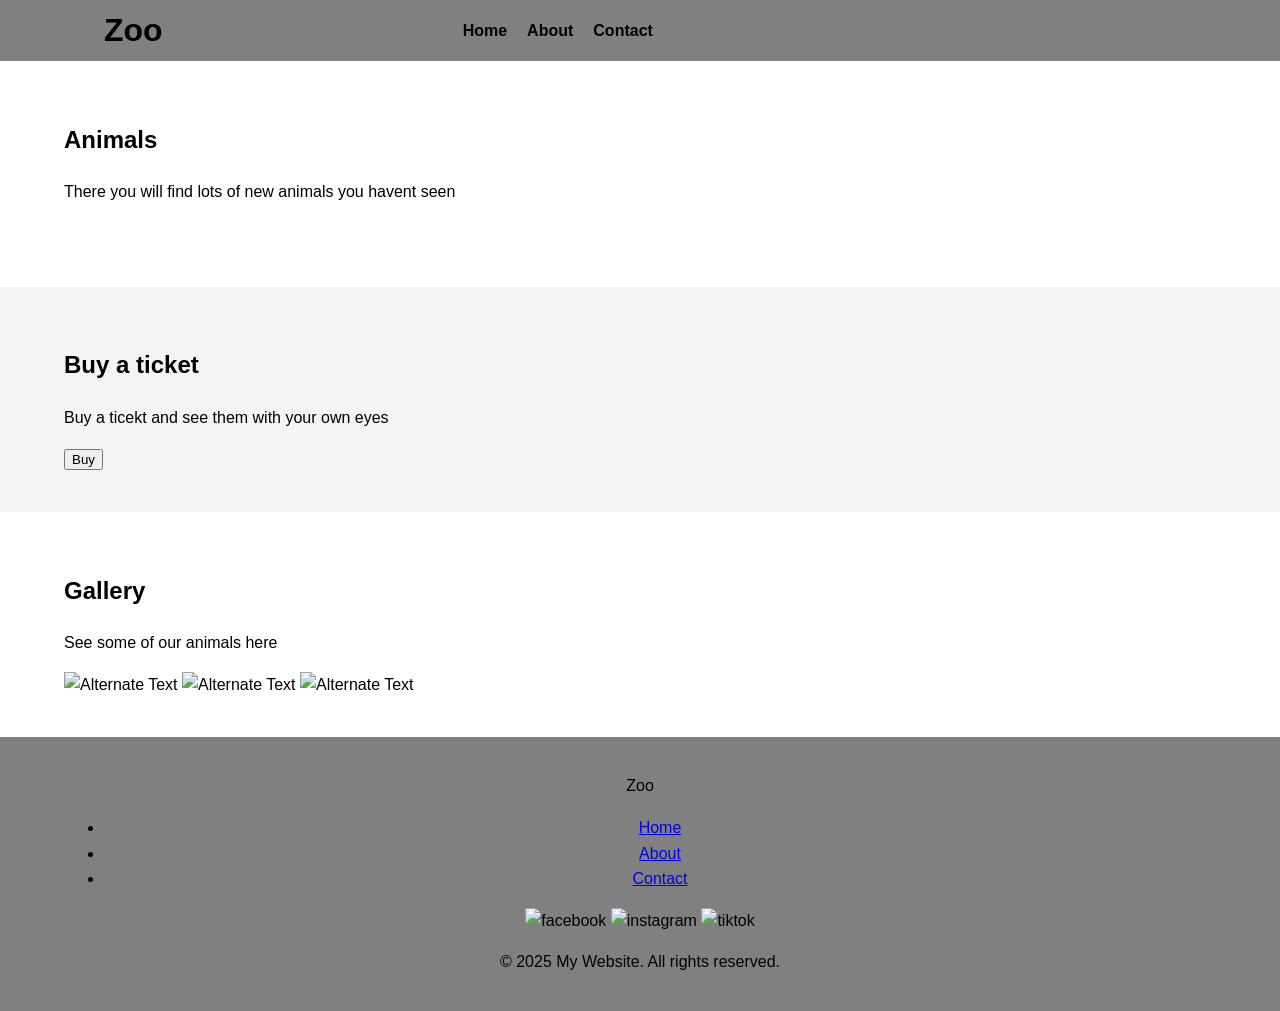
==== index.html @ a18998d5 "Add files via upload" ====
﻿<!DOCTYPE html>
<html lang="en">
<head>
    <meta charset="UTF-8" />
    <meta name="viewport" content="width=device-width, initial-scale=1.0" />
    <title>ZOO</title>
    <link rel="stylesheet" href="style.css" />
</head>
<body>
    <header>
        <div class="container">
            <h1>Zoo</h1>
            <nav>
                <ul>
                    <li><a href="index.html">Home</a></li>
                    <li><a href="about.html">About</a></li>
                    <li><a href="contact.html">Contact</a></li>
                </ul>
            </nav>
        </div>
    </header>

    <main>
        <section class="section" id="section1">
            <div class="container">
                <h2>Animals</h2>
                <p>There you will find lots of new animals you havent seen</p>
                <img src="https://i.redd.it/npfzd0z2o3ca1.jpg" alt="" />
            </div>
        </section>

        <section class="section" id="section2">
            <div class="container">
                <h2>Buy a ticket</h2>
                <p>Buy a ticekt and see them with your own eyes</p>
                <button>Buy</button>
            </div>
        </section>

        <section class="section" id="section3">
            <div class="container">
                <h2>Gallery</h2>
                <p>See some of our animals here</p>
                <div class="gallery_img">
                    <img src="https://external-content.duckduckgo.com/iu/?u=http%3A%2F%2Fwhatisit.blog%2Fwp-content%2Fuploads%2F2023%2F03%2Fdonkey-whatisit-blog.jpg&f=1&nofb=1&ipt=38aee49e88ceeccf3bc44c2a67e6e6596115fdd3bdd5741821db69efe0717b33" alt="Alternate Text" />
                    <img src="https://external-content.duckduckgo.com/iu/?u=https%3A%2F%2Finaturalist-open-data.s3.amazonaws.com%2Fphotos%2F84828512%2Foriginal.jpg&f=1&nofb=1&ipt=94f3a0bae1e7aee4011466ef12f8c7b2c5013194c59bffe802ab6c8b37a2de99" alt="Alternate Text" />
                    <img src="https://external-content.duckduckgo.com/iu/?u=https%3A%2F%2Fanimaljournal.ru%2Farticles%2Fwild%2Fptici%2Fflamingo_obiknovenniy%2Frozoviy_flamingo.jpg&f=1&nofb=1&ipt=e72d75da35b05bb4915ef56d1b1fc787ef8a67d5de996b7a8cdd695310185742" alt="Alternate Text" />
                </div>
            </div>
        </section>
    </main>

    <footer>
        <div class="container">

            <p class="footer-logo">Zoo</p>

            <ul class="footer-links">
                <li><a href="index.html">Home</a></li>
                <li><a href="about.html">About</a></li>
                <li><a href="contact.html">Contact</a></li>
            </ul>

            <div class="social-icons">

                <img src="https://external-content.duckduckgo.com/iu/?u=https%3A%2F%2Fstatic.vecteezy.com%2Fsystem%2Fresources%2Fpreviews%2F018%2F930%2F698%2Fnon_2x%2Ffacebook-logo-facebook-icon-transparent-free-png.png&f=1&nofb=1&ipt=684010ce55837f97c19844002029100954e83d54c477f04a7df262727a9d633f" alt="facebook">
                <img src="https://external-content.duckduckgo.com/iu/?u=https%3A%2F%2Fstatic.vecteezy.com%2Fsystem%2Fresources%2Fpreviews%2F018%2F930%2F415%2Fnon_2x%2Finstagram-logo-instagram-icon-transparent-free-png.png&f=1&nofb=1&ipt=c3722b6756c76d79fbcfa11304629e844b00a836fe144a886c67a0df6f28b654" alt="instagram">
                <img src="https://external-content.duckduckgo.com/iu/?u=https%3A%2F%2Fstatic.vecteezy.com%2Fsystem%2Fresources%2Fpreviews%2F042%2F127%2F139%2Fnon_2x%2Fsquare-tiktok-logo-on-a-transparent-background-free-png.png&f=1&nofb=1&ipt=e0c0c5ec6e44c42d00f5c18cf6628757966c635fdb661cafb8c7cf6b45102656" alt="tiktok">
            </div>

            <p>©️ 2025 My Website. All rights reserved.</p>
        </div>
    </footer>
</body>
</html>
---- style.css ----
main {
    flex: 1;
}
body {
    height: 100%;
    margin: 0;
    font-family: Arial, sans-serif;
    line-height: 1.6;
    display: flex;
    flex-direction: column;
}

.container {
    width: 90%;
    max-width: 1200px;
    margin: 0 auto;
}

header .container {
    display: flex;
    align-items: center;
}

header nav {
    margin-left: 300px;
}
header {
    background: #808080;
    color: black;
    padding: 5px 40px;
    display: flex;
    align-items: center;
    width: 100%;
}

header h1 {
        margin: 0;
    }
nav {
    margin-left: auto
}
nav ul {
        list-style: none;
        display: flex;
        gap: 20px;
        margin: 0;
        padding: 0;
    }

nav a {
        color: black;
        text-decoration: none;
        font-weight: 600;
    }

nav a:hover {
        text-decoration: underline;
    }

.section {
    padding: 40px 0;
}

    .section:nth-child(even) {
        background: #f4f4f4;
    }


footer {
    background: #808080;
    color: black;
    text-align: center;
    padding: 20px 0;
}

.social-icons img {
    width: 50px;
    height: 50px;
}

.gallery_img img{
    width: 300px;
    height: 300px

}
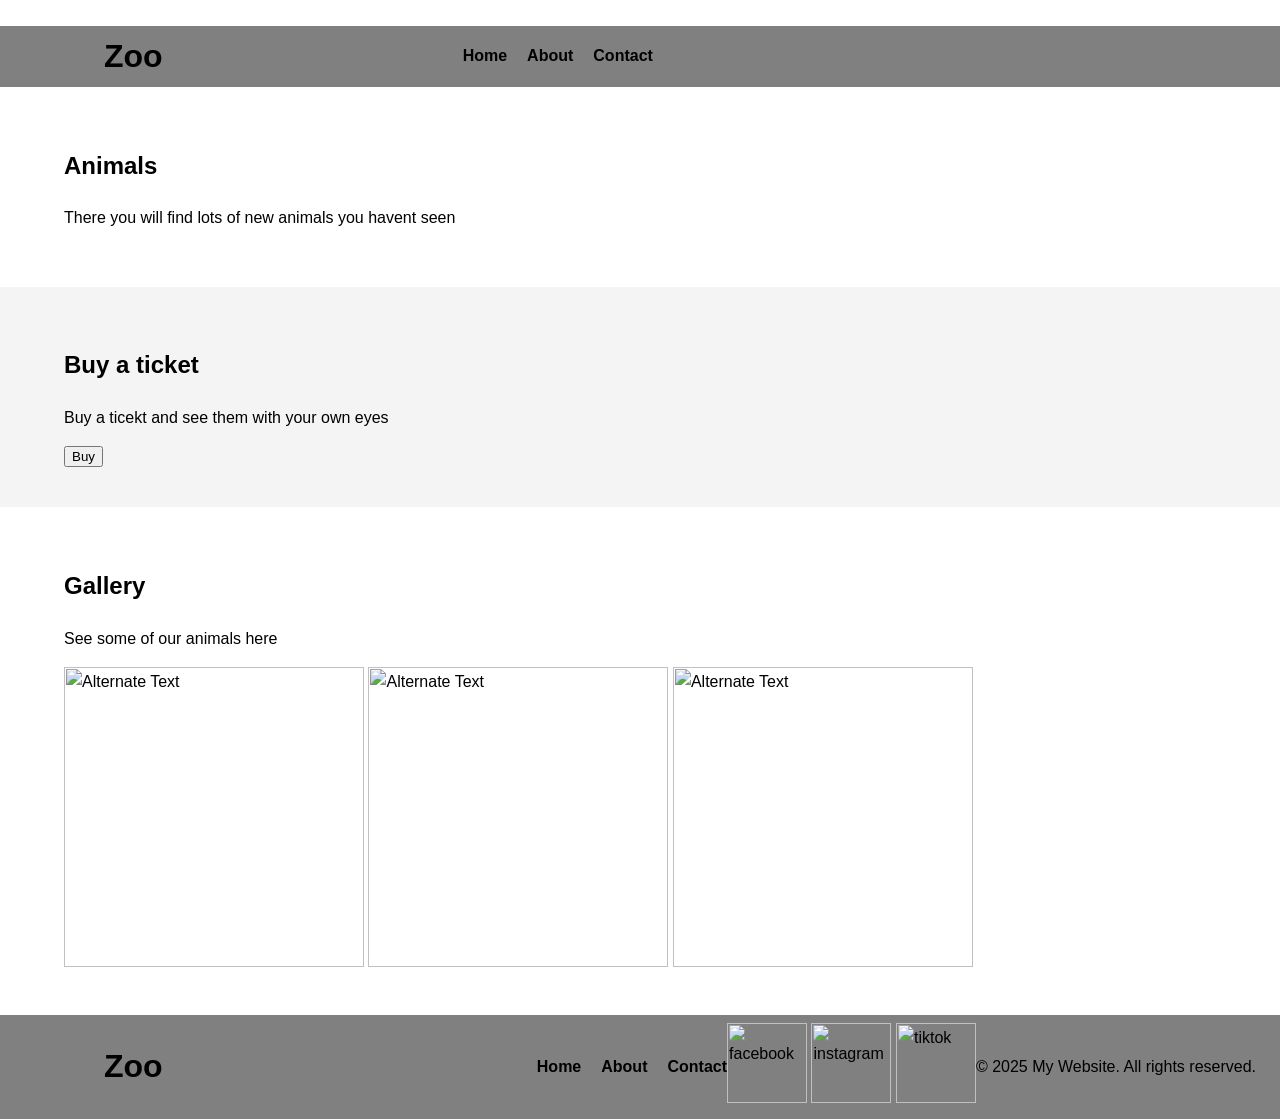
==== commit bd3ef7ed: "Create project Task#1" ====
--- a/index.html
+++ b/index.html
@@ -1,4 +1,5 @@
-﻿<!DOCTYPE html>
+﻿﻿
+<!DOCTYPE html>
 <html lang="en">
 <head>
     <meta charset="UTF-8" />
@@ -9,7 +10,9 @@
 <body>
     <header>
         <div class="container">
-            <h1>Zoo</h1>
+            <div class="logo">
+                <h1>Zoo</h1>
+            </div>
             <nav>
                 <ul>
                     <li><a href="index.html">Home</a></li>
@@ -25,7 +28,6 @@
             <div class="container">
                 <h2>Animals</h2>
                 <p>There you will find lots of new animals you havent seen</p>
-                <img src="https://i.redd.it/npfzd0z2o3ca1.jpg" alt="" />
             </div>
         </section>
 
@@ -42,9 +44,9 @@
                 <h2>Gallery</h2>
                 <p>See some of our animals here</p>
                 <div class="gallery_img">
-                    <img src="https://external-content.duckduckgo.com/iu/?u=http%3A%2F%2Fwhatisit.blog%2Fwp-content%2Fuploads%2F2023%2F03%2Fdonkey-whatisit-blog.jpg&f=1&nofb=1&ipt=38aee49e88ceeccf3bc44c2a67e6e6596115fdd3bdd5741821db69efe0717b33" alt="Alternate Text" />
-                    <img src="https://external-content.duckduckgo.com/iu/?u=https%3A%2F%2Finaturalist-open-data.s3.amazonaws.com%2Fphotos%2F84828512%2Foriginal.jpg&f=1&nofb=1&ipt=94f3a0bae1e7aee4011466ef12f8c7b2c5013194c59bffe802ab6c8b37a2de99" alt="Alternate Text" />
-                    <img src="https://external-content.duckduckgo.com/iu/?u=https%3A%2F%2Fanimaljournal.ru%2Farticles%2Fwild%2Fptici%2Fflamingo_obiknovenniy%2Frozoviy_flamingo.jpg&f=1&nofb=1&ipt=e72d75da35b05bb4915ef56d1b1fc787ef8a67d5de996b7a8cdd695310185742" alt="Alternate Text" />
+                    <img src="images/donkey.jpg" alt="Alternate Text" />
+                    <img src="images/bear.jpg" alt="Alternate Text" />
+                    <img src="images/flamingo.jpg" alt="Alternate Text" />
                 </div>
             </div>
         </section>
@@ -52,20 +54,23 @@
 
     <footer>
         <div class="container">
-
-            <p class="footer-logo">Zoo</p>
+            <div class="footer-logo">
+                <h1>Zoo</h1>
+            </div>
+            <nav>
 
             <ul class="footer-links">
                 <li><a href="index.html">Home</a></li>
                 <li><a href="about.html">About</a></li>
                 <li><a href="contact.html">Contact</a></li>
             </ul>
+            </nav>
 
             <div class="social-icons">
 
-                <img src="https://external-content.duckduckgo.com/iu/?u=https%3A%2F%2Fstatic.vecteezy.com%2Fsystem%2Fresources%2Fpreviews%2F018%2F930%2F698%2Fnon_2x%2Ffacebook-logo-facebook-icon-transparent-free-png.png&f=1&nofb=1&ipt=684010ce55837f97c19844002029100954e83d54c477f04a7df262727a9d633f" alt="facebook">
-                <img src="https://external-content.duckduckgo.com/iu/?u=https%3A%2F%2Fstatic.vecteezy.com%2Fsystem%2Fresources%2Fpreviews%2F018%2F930%2F415%2Fnon_2x%2Finstagram-logo-instagram-icon-transparent-free-png.png&f=1&nofb=1&ipt=c3722b6756c76d79fbcfa11304629e844b00a836fe144a886c67a0df6f28b654" alt="instagram">
-                <img src="https://external-content.duckduckgo.com/iu/?u=https%3A%2F%2Fstatic.vecteezy.com%2Fsystem%2Fresources%2Fpreviews%2F042%2F127%2F139%2Fnon_2x%2Fsquare-tiktok-logo-on-a-transparent-background-free-png.png&f=1&nofb=1&ipt=e0c0c5ec6e44c42d00f5c18cf6628757966c635fdb661cafb8c7cf6b45102656" alt="tiktok">
+                <img src="images/facebook.png" alt="facebook">
+                <img src="images/instagram.png" alt="instagram">
+                <img class="tik" src="images/tiktok.png" alt="tiktok">
             </div>
 
             <p>©️ 2025 My Website. All rights reserved.</p>
--- a/style.css
+++ b/style.css
@@ -1,6 +1,7 @@
 main {
     flex: 1;
 }
+
 body {
     height: 100%;
     margin: 0;
@@ -24,6 +25,7 @@
 header nav {
     margin-left: 300px;
 }
+
 header {
     background: #808080;
     color: black;
@@ -33,13 +35,15 @@
     width: 100%;
 }
 
-header h1 {
+    header h1 {
         margin: 0;
     }
+
 nav {
     margin-left: auto
 }
-nav ul {
+
+    nav ul {
         list-style: none;
         display: flex;
         gap: 20px;
@@ -47,15 +51,15 @@
         padding: 0;
     }
 
-nav a {
+    nav a {
         color: black;
-        text-decoration: none;
+        text-decoration: none;  
         font-weight: 600;
     }
 
-nav a:hover {
-        text-decoration: underline;
-    }
+        nav a:hover {
+            text-decoration: underline;
+        }
 
 .section {
     padding: 40px 0;
@@ -69,17 +73,30 @@
 footer {
     background: #808080;
     color: black;
-    text-align: center;
-    padding: 20px 0;
+    padding: 5px 40px;
+    display: flex;
+    align-items: center;
+    width: 100%;
+}
+    footer .container {
+        display: flex;
+        align-items: center;
+    }
+header nav {
+    margin-left: 300px;
+}
+
+.footer-logo{
+
 }
 
 .social-icons img {
-    width: 50px;
-    height: 50px;
+    width: 80px;
+    height: 80px;
 }
 
-.gallery_img img{
+.gallery_img img {
     width: 300px;
     height: 300px
+}
 
-}
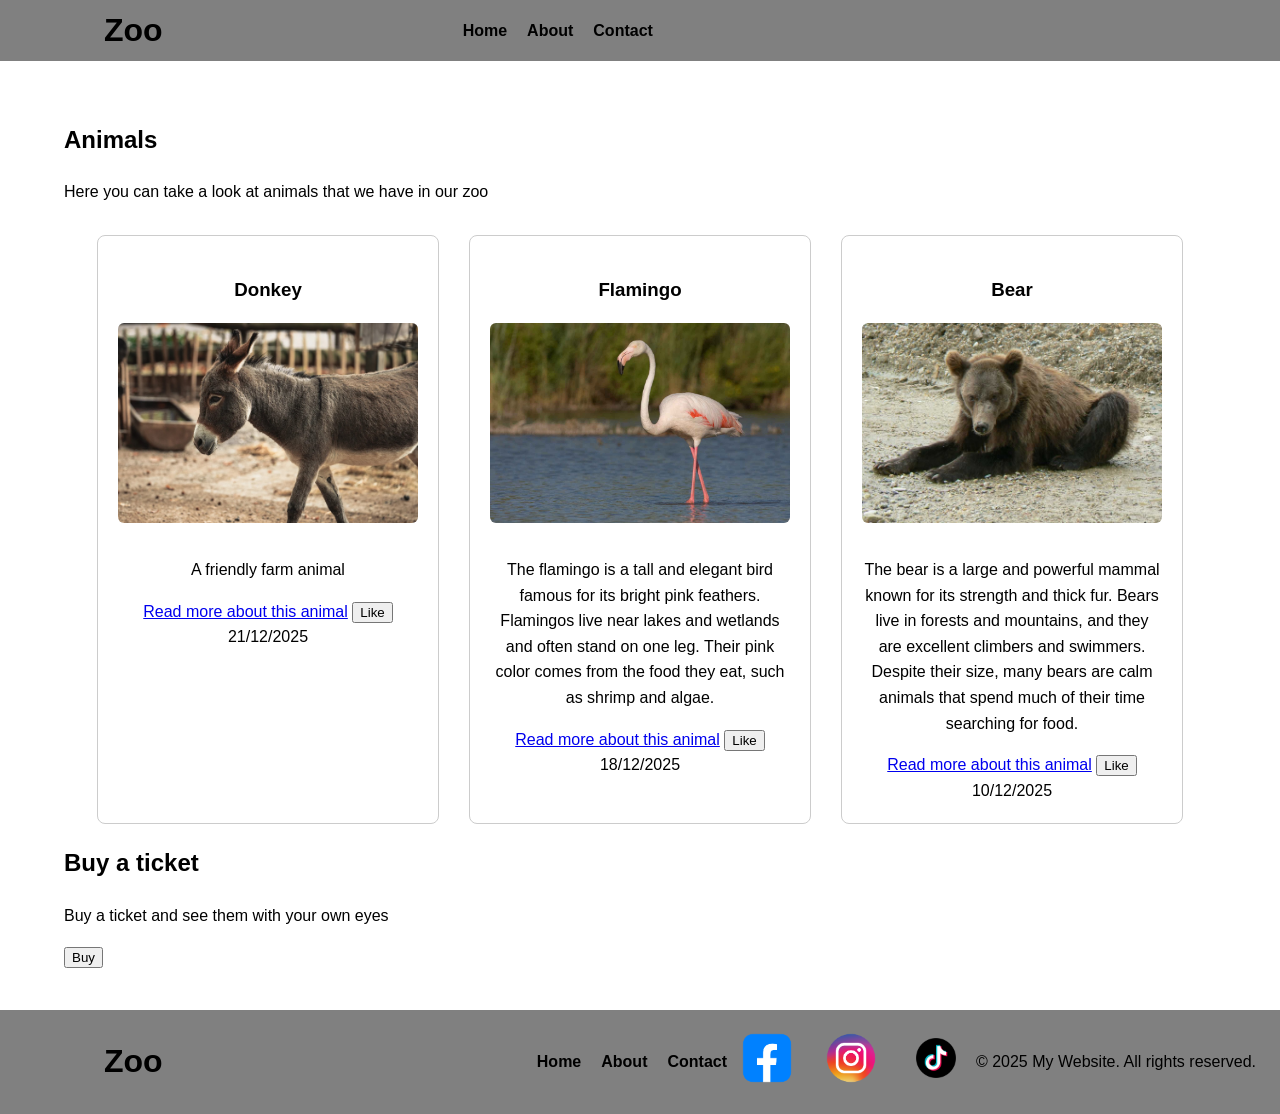
==== commit cd9ffbe7: "Task #2" ====
--- a/index.html
+++ b/index.html
@@ -1,4 +1,4 @@
-﻿﻿
+﻿
 <!DOCTYPE html>
 <html lang="en">
 <head>
@@ -24,31 +24,47 @@
     </header>
 
     <main>
-        <section class="section" id="section1">
+        <section class="section">
             <div class="container">
                 <h2>Animals</h2>
-                <p>There you will find lots of new animals you havent seen</p>
-            </div>
-        </section>
+                <p>Here you can take a look at animals that we have in our zoo</p>
+                <div class="items">
+                    <div class="item">
+                        <h3>Donkey</h3>
+                        <img src="images/donkey.jpg" alt="Alternate Text" />
+                        <p>A friendly farm animal</p>
+                        <a href="#">Read more about this animal</a>
+                        <button>Like</button>
+                        <span>21/12/2025</span>
+                    </div>
 
-        <section class="section" id="section2">
-            <div class="container">
+                    <div class="item">
+                        <h3>Flamingo</h3>
+                        <img src="images/flamingo.jpg" alt="Alternate Text" />
+                        <p>The flamingo is a tall and elegant bird famous for its bright pink feathers.
+                        Flamingos live near lakes and wetlands and often stand on one leg.
+                        Their pink color comes from the food they eat, such as shrimp and algae.</p>
+                        <a href="#">Read more about this animal</a>
+                        <button>Like</button>
+                        <span>18/12/2025</span>
+                    </div>
+
+                    <div class="item">
+                        <h3>Bear</h3>
+                        <img src="images/bear.jpg" alt="Alternate Text" />
+                        <p>The bear is a large and powerful mammal known for its strength and thick fur.
+                        Bears live in forests and mountains, and they are excellent climbers and swimmers.
+                        Despite their size,
+                        many bears are calm animals that spend much of their time searching for food. </p>
+                        <a href="#">Read more about this animal</a>
+                        <button>Like</button>
+                        <span>10/12/2025</span>
+                    </div>
+                </div>
                 <h2>Buy a ticket</h2>
-                <p>Buy a ticekt and see them with your own eyes</p>
+                <p>Buy a ticket and see them with your own eyes</p>
                 <button>Buy</button>
-            </div>
-        </section>
-
-        <section class="section" id="section3">
-            <div class="container">
-                <h2>Gallery</h2>
-                <p>See some of our animals here</p>
-                <div class="gallery_img">
-                    <img src="images/donkey.jpg" alt="Alternate Text" />
-                    <img src="images/bear.jpg" alt="Alternate Text" />
-                    <img src="images/flamingo.jpg" alt="Alternate Text" />
-                </div>
-            </div>
+            </div>  
         </section>
     </main>
 
@@ -59,11 +75,11 @@
             </div>
             <nav>
 
-            <ul class="footer-links">
-                <li><a href="index.html">Home</a></li>
-                <li><a href="about.html">About</a></li>
-                <li><a href="contact.html">Contact</a></li>
-            </ul>
+                <ul class="footer-links">
+                    <li><a href="index.html">Home</a></li>
+                    <li><a href="about.html">About</a></li>
+                    <li><a href="contact.html">Contact</a></li>
+                </ul>
             </nav>
 
             <div class="social-icons">
--- a/style.css
+++ b/style.css
@@ -53,7 +53,7 @@
 
     nav a {
         color: black;
-        text-decoration: none;  
+        text-decoration: none;
         font-weight: 600;
     }
 
@@ -78,16 +78,17 @@
     align-items: center;
     width: 100%;
 }
+
     footer .container {
         display: flex;
         align-items: center;
     }
+
 header nav {
     margin-left: 300px;
 }
 
-.footer-logo{
-
+.footer-logo {
 }
 
 .social-icons img {
@@ -95,8 +96,26 @@
     height: 80px;
 }
 
-.gallery_img img {
+.item img {
+    width: 100%;
+    height: 200px;
+    object-fit: cover;
+    border-radius: 6px;
+    margin-bottom: 10px;
+}
+.items {
+    display: flex;
+    gap: 30px;
+    justify-content: center; 
+    align-items: stretch;
+    margin-top: 30px;
+}
+.item {
     width: 300px;
-    height: 300px
+    border: 1px solid #ccc;
+    padding: 20px;
+    text-align: center;
+    background: white;
+    border-radius: 8px;
 }
 
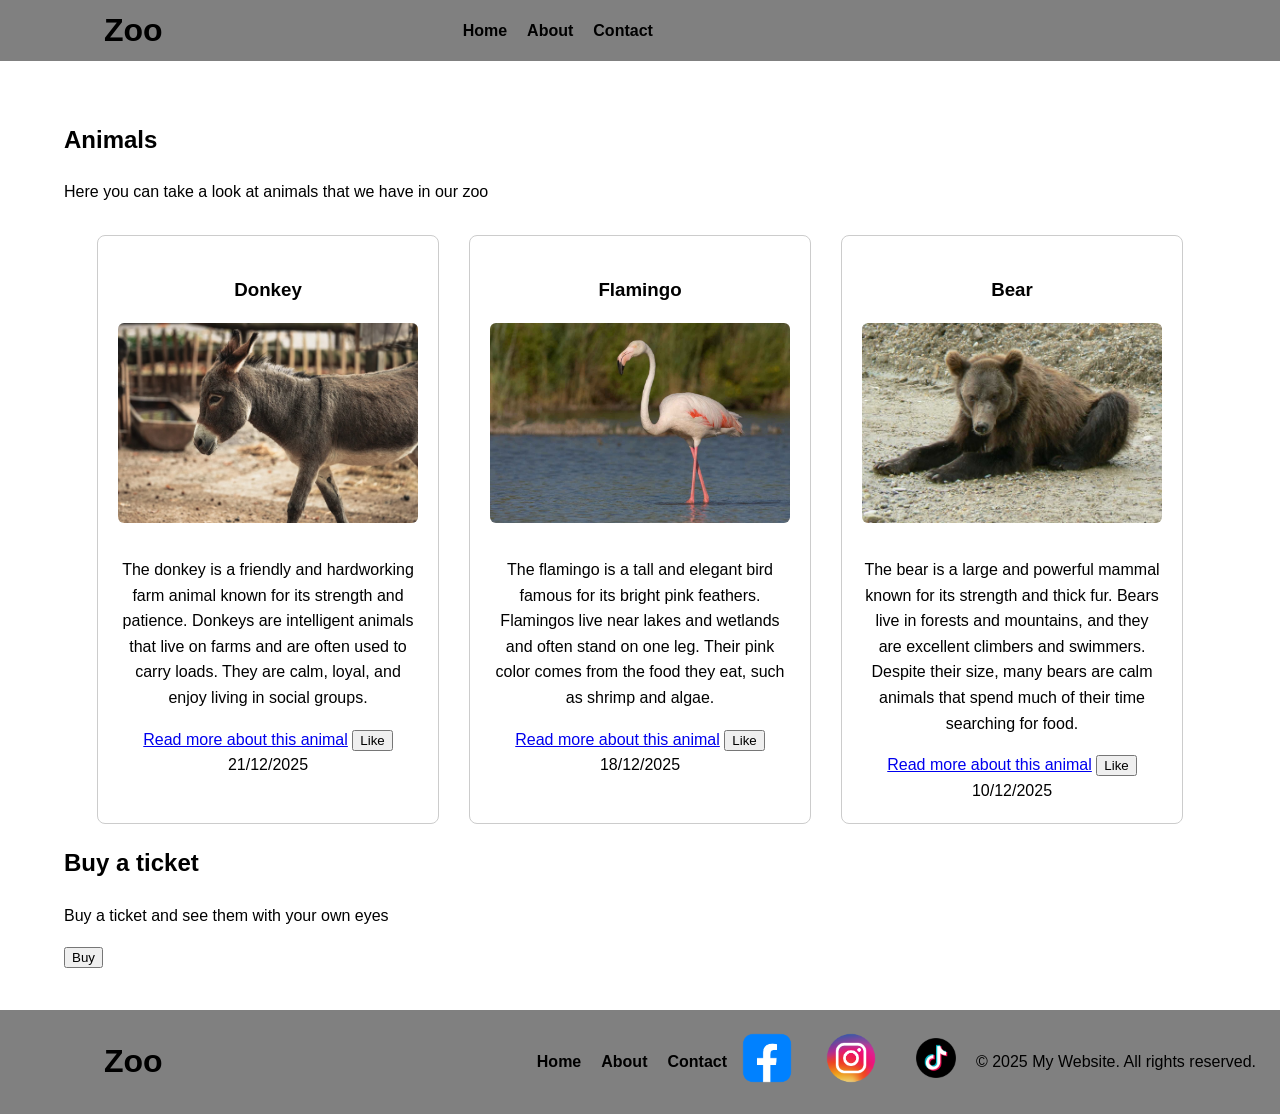
==== commit e33484b5: "Update index.html" ====
--- a/index.html
+++ b/index.html
@@ -32,7 +32,9 @@
                     <div class="item">
                         <h3>Donkey</h3>
                         <img src="images/donkey.jpg" alt="Alternate Text" />
-                        <p>A friendly farm animal</p>
+                        <p>The donkey is a friendly and hardworking farm animal known for its strength and patience.
+                            Donkeys are intelligent animals that live on farms and are often used to carry loads.
+                            They are calm, loyal, and enjoy living in social groups.</p>
                         <a href="#">Read more about this animal</a>
                         <button>Like</button>
                         <span>21/12/2025</span>
@@ -93,4 +95,5 @@
         </div>
     </footer>
 </body>
-</html>+
+</html>
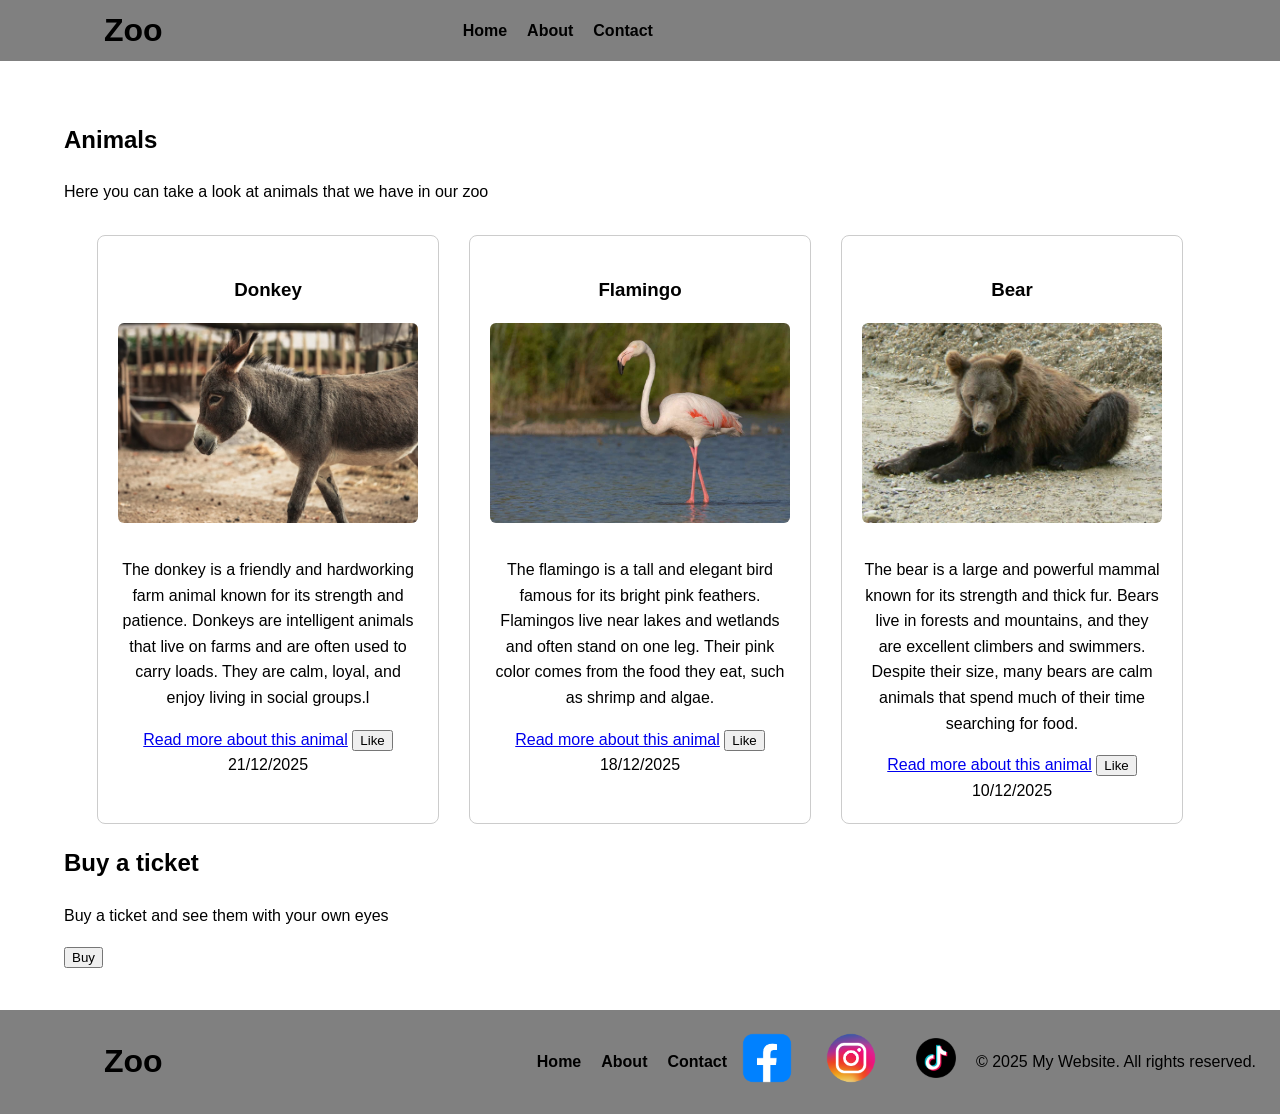
==== commit cf5954bd: "Task #2" ====
--- a/index.html
+++ b/index.html
@@ -33,8 +33,8 @@
                         <h3>Donkey</h3>
                         <img src="images/donkey.jpg" alt="Alternate Text" />
                         <p>The donkey is a friendly and hardworking farm animal known for its strength and patience.
-                            Donkeys are intelligent animals that live on farms and are often used to carry loads.
-                            They are calm, loyal, and enjoy living in social groups.</p>
+                        Donkeys are intelligent animals that live on farms and are often used to carry loads.
+                        They are calm, loyal, and enjoy living in social groups.l</p>
                         <a href="#">Read more about this animal</a>
                         <button>Like</button>
                         <span>21/12/2025</span>
@@ -95,5 +95,4 @@
         </div>
     </footer>
 </body>
-
-</html>
+</html>
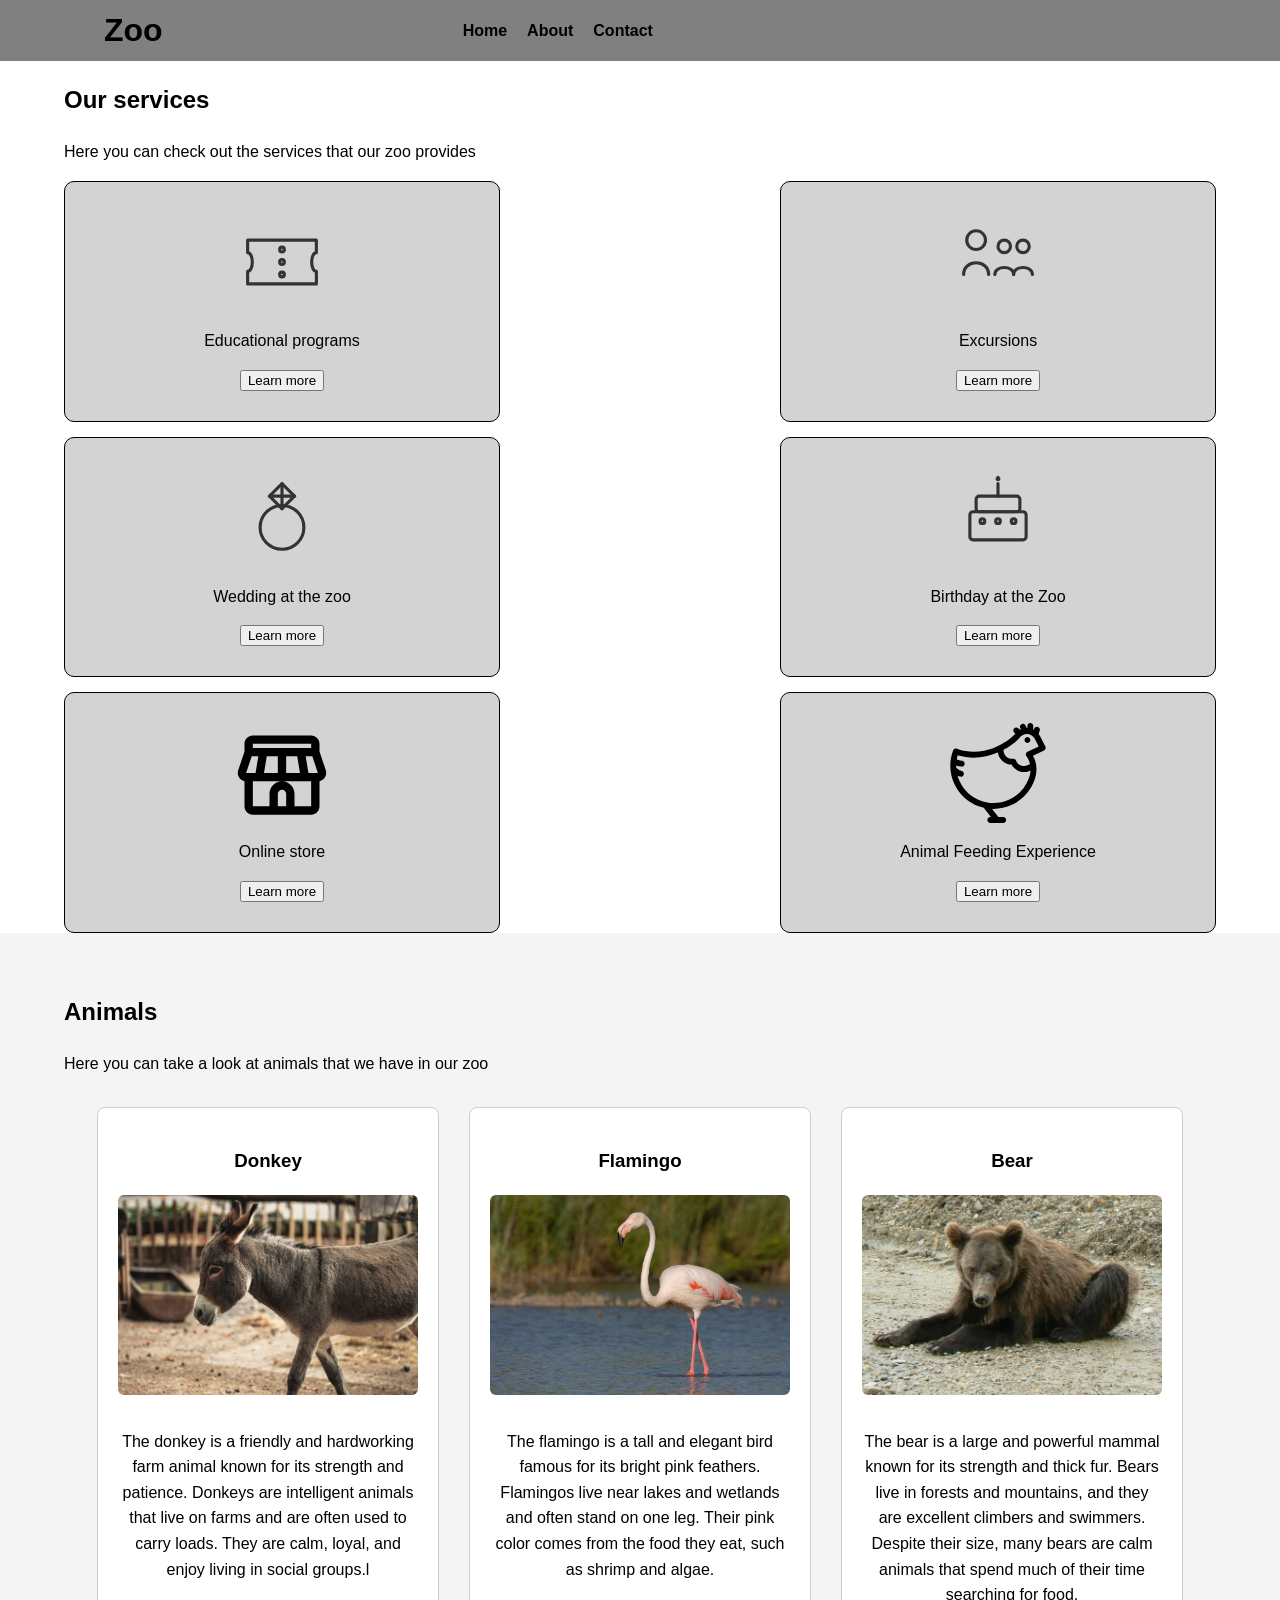
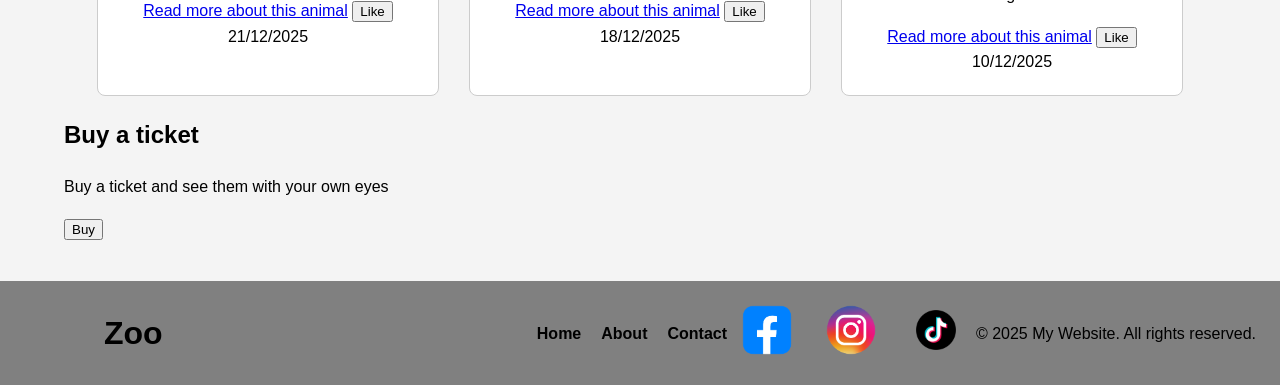
==== commit d980eb5a: "Task #3" ====
--- a/index.html
+++ b/index.html
@@ -24,6 +24,54 @@
     </header>
 
     <main>
+        <section class="services" id="section1">
+            <div class="container">
+                <h2>Our services</h2>
+                <p>Here you can check out the services that our zoo provides</p>
+                <div class="services__wrap">
+                    <div class="services__item">
+                        <img src="images/lectures.svg" alt="Zoo educational programs" />
+                        <p>Educational programs</p>
+                        <button class="services-btn">Learn more</button>
+                    </div>
+
+                    <div class="services__item">
+                        <img src="images/excursion.svg" alt="Zoo excursions" />
+                        <p>Excursions</p>
+                        <button class="services-btn">Learn more</button>
+                    </div>
+
+                    <div class="services__item">
+                        <img src="images/wedding.svg" alt="Wedding at the zoo" />
+                        <p>Wedding at the zoo</p>
+                        <button class="services-btn">Learn more</button>
+                    </div>
+
+                    <div class="services__item">
+                        <img src="images/birthday.svg" alt="Birthday celebration at the zoo" />
+                        <p>Birthday at the Zoo</p>
+                        <button class="services-btn">Learn more</button>
+                    </div>
+
+                    <div class="services__item">
+                        <img src="images/store.svg" alt="Zoo online store" />
+                        <p>Online store</p>
+                        <button class="services-btn">Learn more</button>
+                    </div>
+
+                    <div class="services__item">
+                        <img src="images/Feeding.svg" alt="Animal feeding experience" />
+                        <p>Animal Feeding Experience</p>
+                        <button class="services-btn">Learn more</button>
+                    </div>
+
+                </div>
+            </div>
+        </section>
+
+
+
+
         <section class="section">
             <div class="container">
                 <h2>Animals</h2>
@@ -32,9 +80,11 @@
                     <div class="item">
                         <h3>Donkey</h3>
                         <img src="images/donkey.jpg" alt="Alternate Text" />
-                        <p>The donkey is a friendly and hardworking farm animal known for its strength and patience.
-                        Donkeys are intelligent animals that live on farms and are often used to carry loads.
-                        They are calm, loyal, and enjoy living in social groups.l</p>
+                        <p>
+                            The donkey is a friendly and hardworking farm animal known for its strength and patience.
+                            Donkeys are intelligent animals that live on farms and are often used to carry loads.
+                            They are calm, loyal, and enjoy living in social groups.l
+                        </p>
                         <a href="#">Read more about this animal</a>
                         <button>Like</button>
                         <span>21/12/2025</span>
@@ -43,9 +93,11 @@
                     <div class="item">
                         <h3>Flamingo</h3>
                         <img src="images/flamingo.jpg" alt="Alternate Text" />
-                        <p>The flamingo is a tall and elegant bird famous for its bright pink feathers.
-                        Flamingos live near lakes and wetlands and often stand on one leg.
-                        Their pink color comes from the food they eat, such as shrimp and algae.</p>
+                        <p>
+                            The flamingo is a tall and elegant bird famous for its bright pink feathers.
+                            Flamingos live near lakes and wetlands and often stand on one leg.
+                            Their pink color comes from the food they eat, such as shrimp and algae.
+                        </p>
                         <a href="#">Read more about this animal</a>
                         <button>Like</button>
                         <span>18/12/2025</span>
@@ -54,10 +106,12 @@
                     <div class="item">
                         <h3>Bear</h3>
                         <img src="images/bear.jpg" alt="Alternate Text" />
-                        <p>The bear is a large and powerful mammal known for its strength and thick fur.
-                        Bears live in forests and mountains, and they are excellent climbers and swimmers.
-                        Despite their size,
-                        many bears are calm animals that spend much of their time searching for food. </p>
+                        <p>
+                            The bear is a large and powerful mammal known for its strength and thick fur.
+                            Bears live in forests and mountains, and they are excellent climbers and swimmers.
+                            Despite their size,
+                            many bears are calm animals that spend much of their time searching for food.
+                        </p>
                         <a href="#">Read more about this animal</a>
                         <button>Like</button>
                         <span>10/12/2025</span>
@@ -66,7 +120,7 @@
                 <h2>Buy a ticket</h2>
                 <p>Buy a ticket and see them with your own eyes</p>
                 <button>Buy</button>
-            </div>  
+            </div>
         </section>
     </main>
 
--- a/style.css
+++ b/style.css
@@ -118,4 +118,30 @@
     background: white;
     border-radius: 8px;
 }
+.services__item {
+    background-color: lightgray;
+    border: 1px solid;
+    border-radius: 10px;
+    padding: 30px;
+    width: calc(100% / 3 - 10px);
+    display: flex;
+    flex-direction: column;
+    align-items: center;
+}
 
+    .services__item img {
+        width: 100px;
+    }
+
+.services__wrap {
+    display: flex;
+    flex-wrap: wrap;
+    justify-content: space-between;
+    gap: 15px;
+}
+
+.services__item:hover {
+    transform: scale(1.07);
+    transition: all 0.8s;
+    box-shadow: 0px 4px 12px 7px gray;
+}
